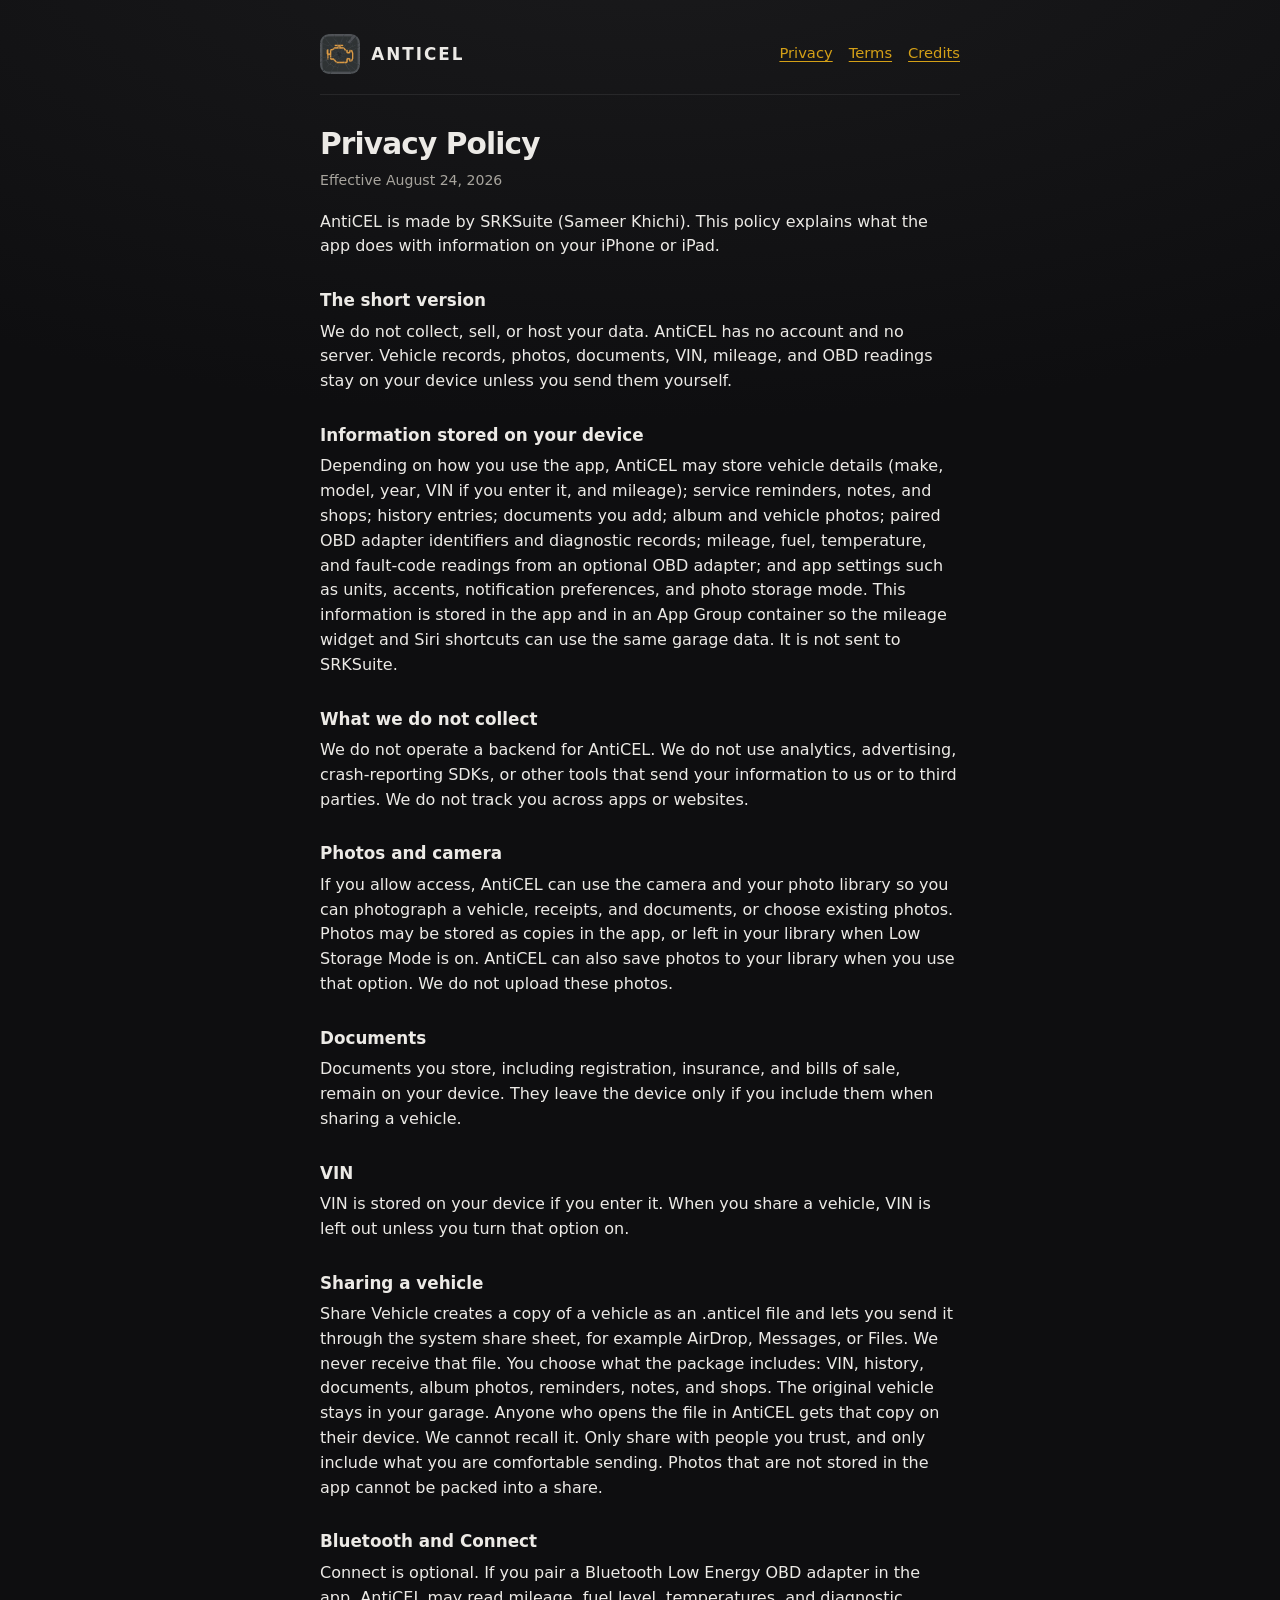
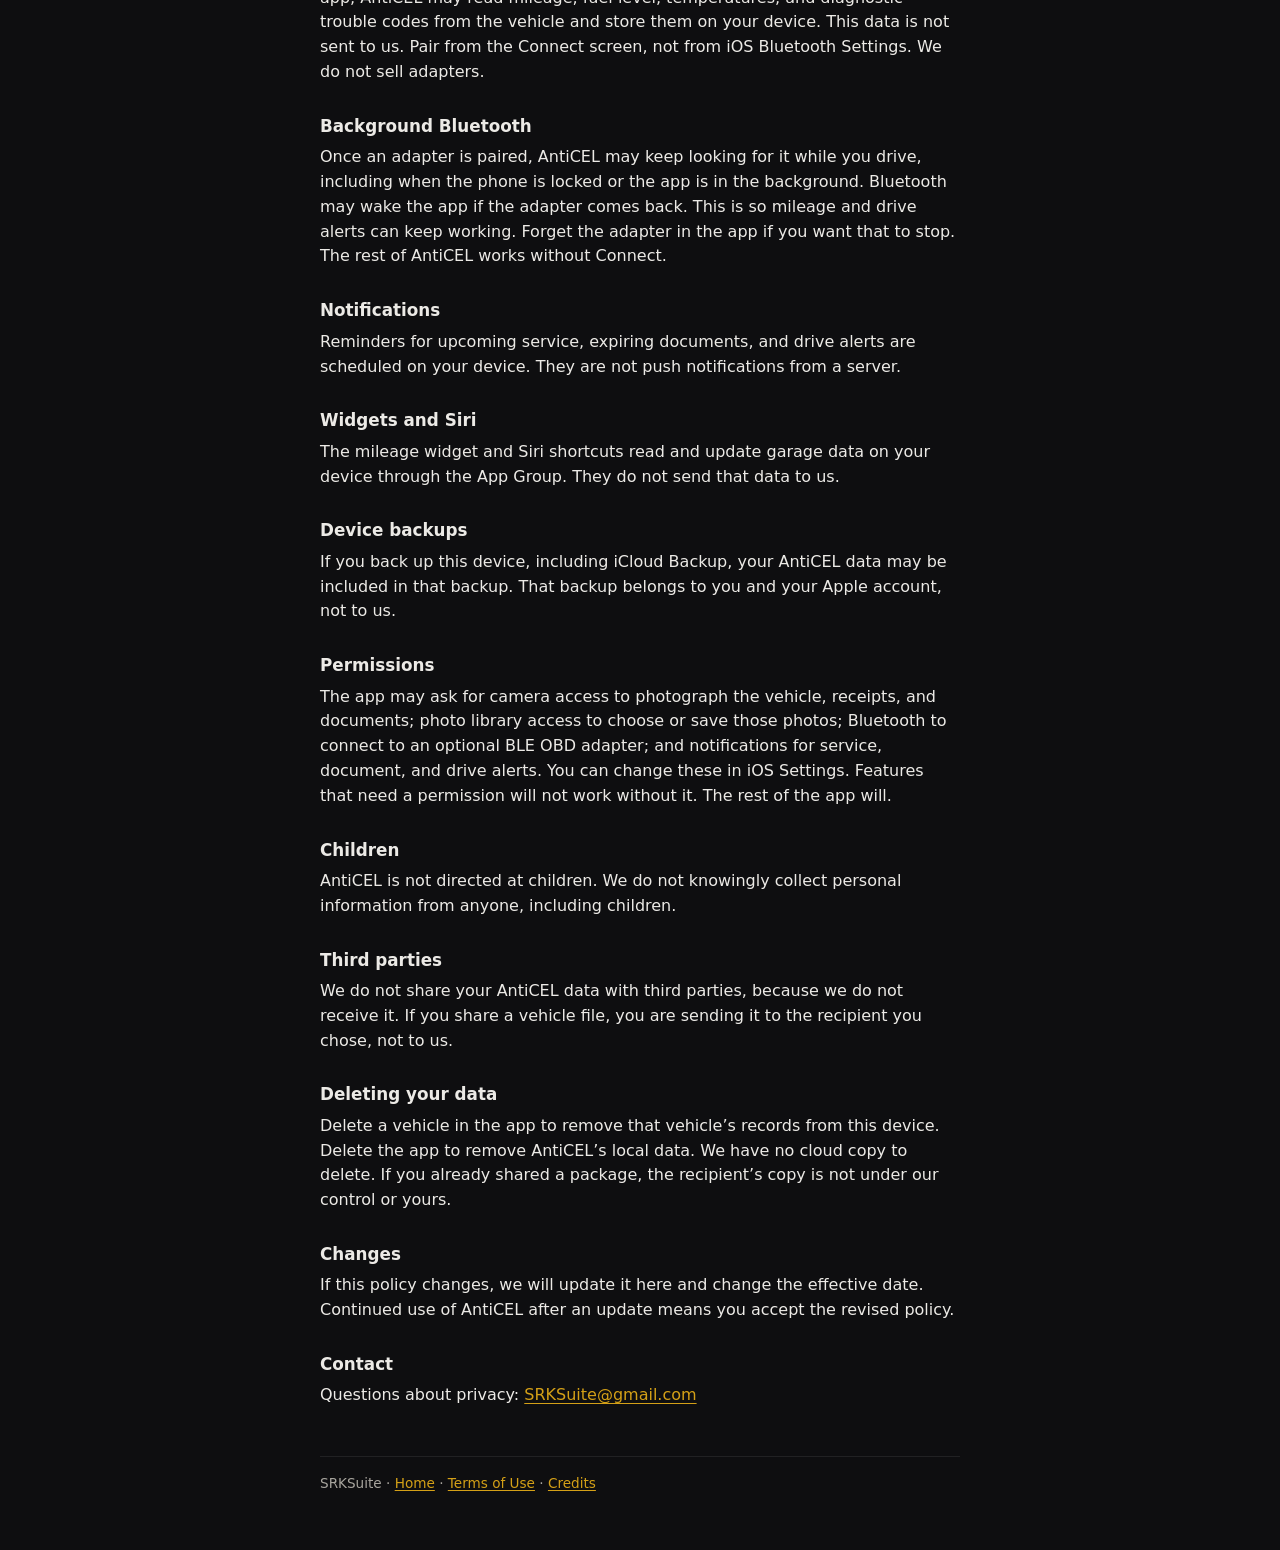
==== docs/privacy.html @ 69c7a611 "Adding a privacy policy to the settings tab - Adding github pages landing site info to join it to th" ====
<!DOCTYPE html>
<html lang="en">
<head>
  <meta charset="utf-8">
  <meta name="viewport" content="width=device-width, initial-scale=1">
  <title>Privacy Policy · AntiCEL</title>
  <meta name="description" content="AntiCEL privacy policy. We do not collect, sell, or host your vehicle data.">
  <link rel="icon" href="app-icon.png">
  <link rel="stylesheet" href="styles.css">
</head>
<body>
  <div class="wrap">
    <header class="site">
      <a class="brand" href="index.html">
        <img src="app-icon.png" alt="">
        <strong>AntiCEL</strong>
      </a>
      <nav>
        <a href="privacy.html">Privacy</a>
        <a href="terms.html">Terms</a>
        <a href="credits.html">Credits</a>
      </nav>
    </header>

    <article class="doc">
      <h1>Privacy Policy</h1>
      <p class="date">Effective August 24, 2026</p>
      <p>AntiCEL is made by SRKSuite (Sameer Khichi). This policy explains what the app does with information on your iPhone or iPad.</p>

      <h2>The short version</h2>
      <p>We do not collect, sell, or host your data. AntiCEL has no account and no server. Vehicle records, photos, documents, VIN, mileage, and OBD readings stay on your device unless you send them yourself.</p>

      <h2>Information stored on your device</h2>
      <p>Depending on how you use the app, AntiCEL may store vehicle details (make, model, year, VIN if you enter it, and mileage); service reminders, notes, and shops; history entries; documents you add; album and vehicle photos; paired OBD adapter identifiers and diagnostic records; mileage, fuel, temperature, and fault-code readings from an optional OBD adapter; and app settings such as units, accents, notification preferences, and photo storage mode. This information is stored in the app and in an App Group container so the mileage widget and Siri shortcuts can use the same garage data. It is not sent to SRKSuite.</p>

      <h2>What we do not collect</h2>
      <p>We do not operate a backend for AntiCEL. We do not use analytics, advertising, crash-reporting SDKs, or other tools that send your information to us or to third parties. We do not track you across apps or websites.</p>

      <h2>Photos and camera</h2>
      <p>If you allow access, AntiCEL can use the camera and your photo library so you can photograph a vehicle, receipts, and documents, or choose existing photos. Photos may be stored as copies in the app, or left in your library when Low Storage Mode is on. AntiCEL can also save photos to your library when you use that option. We do not upload these photos.</p>

      <h2>Documents</h2>
      <p>Documents you store, including registration, insurance, and bills of sale, remain on your device. They leave the device only if you include them when sharing a vehicle.</p>

      <h2>VIN</h2>
      <p>VIN is stored on your device if you enter it. When you share a vehicle, VIN is left out unless you turn that option on.</p>

      <h2>Sharing a vehicle</h2>
      <p>Share Vehicle creates a copy of a vehicle as an .anticel file and lets you send it through the system share sheet, for example AirDrop, Messages, or Files. We never receive that file. You choose what the package includes: VIN, history, documents, album photos, reminders, notes, and shops. The original vehicle stays in your garage. Anyone who opens the file in AntiCEL gets that copy on their device. We cannot recall it. Only share with people you trust, and only include what you are comfortable sending. Photos that are not stored in the app cannot be packed into a share.</p>

      <h2>Bluetooth and Connect</h2>
      <p>Connect is optional. If you pair a Bluetooth Low Energy OBD adapter in the app, AntiCEL may read mileage, fuel level, temperatures, and diagnostic trouble codes from the vehicle and store them on your device. This data is not sent to us. Pair from the Connect screen, not from iOS Bluetooth Settings. We do not sell adapters.</p>

      <h2>Background Bluetooth</h2>
      <p>Once an adapter is paired, AntiCEL may keep looking for it while you drive, including when the phone is locked or the app is in the background. Bluetooth may wake the app if the adapter comes back. This is so mileage and drive alerts can keep working. Forget the adapter in the app if you want that to stop. The rest of AntiCEL works without Connect.</p>

      <h2>Notifications</h2>
      <p>Reminders for upcoming service, expiring documents, and drive alerts are scheduled on your device. They are not push notifications from a server.</p>

      <h2>Widgets and Siri</h2>
      <p>The mileage widget and Siri shortcuts read and update garage data on your device through the App Group. They do not send that data to us.</p>

      <h2>Device backups</h2>
      <p>If you back up this device, including iCloud Backup, your AntiCEL data may be included in that backup. That backup belongs to you and your Apple account, not to us.</p>

      <h2>Permissions</h2>
      <p>The app may ask for camera access to photograph the vehicle, receipts, and documents; photo library access to choose or save those photos; Bluetooth to connect to an optional BLE OBD adapter; and notifications for service, document, and drive alerts. You can change these in iOS Settings. Features that need a permission will not work without it. The rest of the app will.</p>

      <h2>Children</h2>
      <p>AntiCEL is not directed at children. We do not knowingly collect personal information from anyone, including children.</p>

      <h2>Third parties</h2>
      <p>We do not share your AntiCEL data with third parties, because we do not receive it. If you share a vehicle file, you are sending it to the recipient you chose, not to us.</p>

      <h2>Deleting your data</h2>
      <p>Delete a vehicle in the app to remove that vehicle’s records from this device. Delete the app to remove AntiCEL’s local data. We have no cloud copy to delete. If you already shared a package, the recipient’s copy is not under our control or yours.</p>

      <h2>Changes</h2>
      <p>If this policy changes, we will update it here and change the effective date. Continued use of AntiCEL after an update means you accept the revised policy.</p>

      <h2>Contact</h2>
      <p>Questions about privacy: <a href="mailto:SRKSuite@gmail.com">SRKSuite@gmail.com</a></p>
    </article>

    <footer>
      SRKSuite · <a href="index.html">Home</a> · <a href="terms.html">Terms of Use</a> · <a href="credits.html">Credits</a>
    </footer>
  </div>
</body>
</html>
---- docs/styles.css ----
:root {
  --canvas: #0e0e10;
  --canvas-top: #1a1a1c;
  --panel: #212125;
  --housing: #171719;
  --text: #eceae6;
  --muted: #a8a59e;
  --edge: rgba(255, 255, 255, 0.08);
  --accent: #d4a017;
  --max: 40rem;
}

* {
  box-sizing: border-box;
}

html {
  color-scheme: dark;
}

body {
  margin: 0;
  min-height: 100vh;
  font-family: "Segoe UI", system-ui, -apple-system, sans-serif;
  background:
    radial-gradient(1200px 500px at 50% -80px, var(--canvas-top), transparent),
    var(--canvas);
  color: var(--text);
  line-height: 1.55;
}

a {
  color: var(--accent);
  text-underline-offset: 0.18em;
}

a:hover {
  color: #f0c34a;
}

.wrap {
  width: min(var(--max), calc(100% - 2rem));
  margin: 0 auto;
  padding: 1.25rem 0 3.5rem;
}

header.site {
  display: flex;
  align-items: center;
  justify-content: space-between;
  gap: 1rem;
  padding: 0.85rem 0 1.25rem;
  border-bottom: 1px solid var(--edge);
  margin-bottom: 2rem;
}

.brand {
  display: flex;
  align-items: center;
  gap: 0.7rem;
  color: inherit;
  text-decoration: none;
}

.brand img {
  width: 40px;
  height: 40px;
  border-radius: 9px;
}

.brand strong {
  font-size: 1.05rem;
  letter-spacing: 0.12em;
  text-transform: uppercase;
}

nav {
  display: flex;
  gap: 1rem;
  font-size: 0.92rem;
}

h1 {
  font-size: 1.85rem;
  letter-spacing: -0.03em;
  line-height: 1.15;
  margin: 0 0 0.6rem;
}

h2 {
  font-size: 1.05rem;
  margin: 1.75rem 0 0.4rem;
}

.lede,
.muted,
footer {
  color: var(--muted);
}

.lede {
  font-size: 1.05rem;
  margin: 0 0 1.4rem;
}

.panel {
  background: var(--panel);
  border: 1px solid var(--edge);
  border-radius: 14px;
  padding: 1.1rem 1.15rem;
  margin: 1.15rem 0;
}

.panel strong {
  display: block;
  margin-bottom: 0.25rem;
  color: var(--text);
}

.contact {
  font-size: 1.05rem;
}

.contact a {
  word-break: break-all;
}

footer {
  margin-top: 3rem;
  padding-top: 1rem;
  border-top: 1px solid var(--edge);
  font-size: 0.85rem;
}

.doc p {
  margin: 0 0 0.85rem;
}

.doc .date {
  font-size: 0.88rem;
  color: var(--muted);
  margin-bottom: 1.1rem;
}
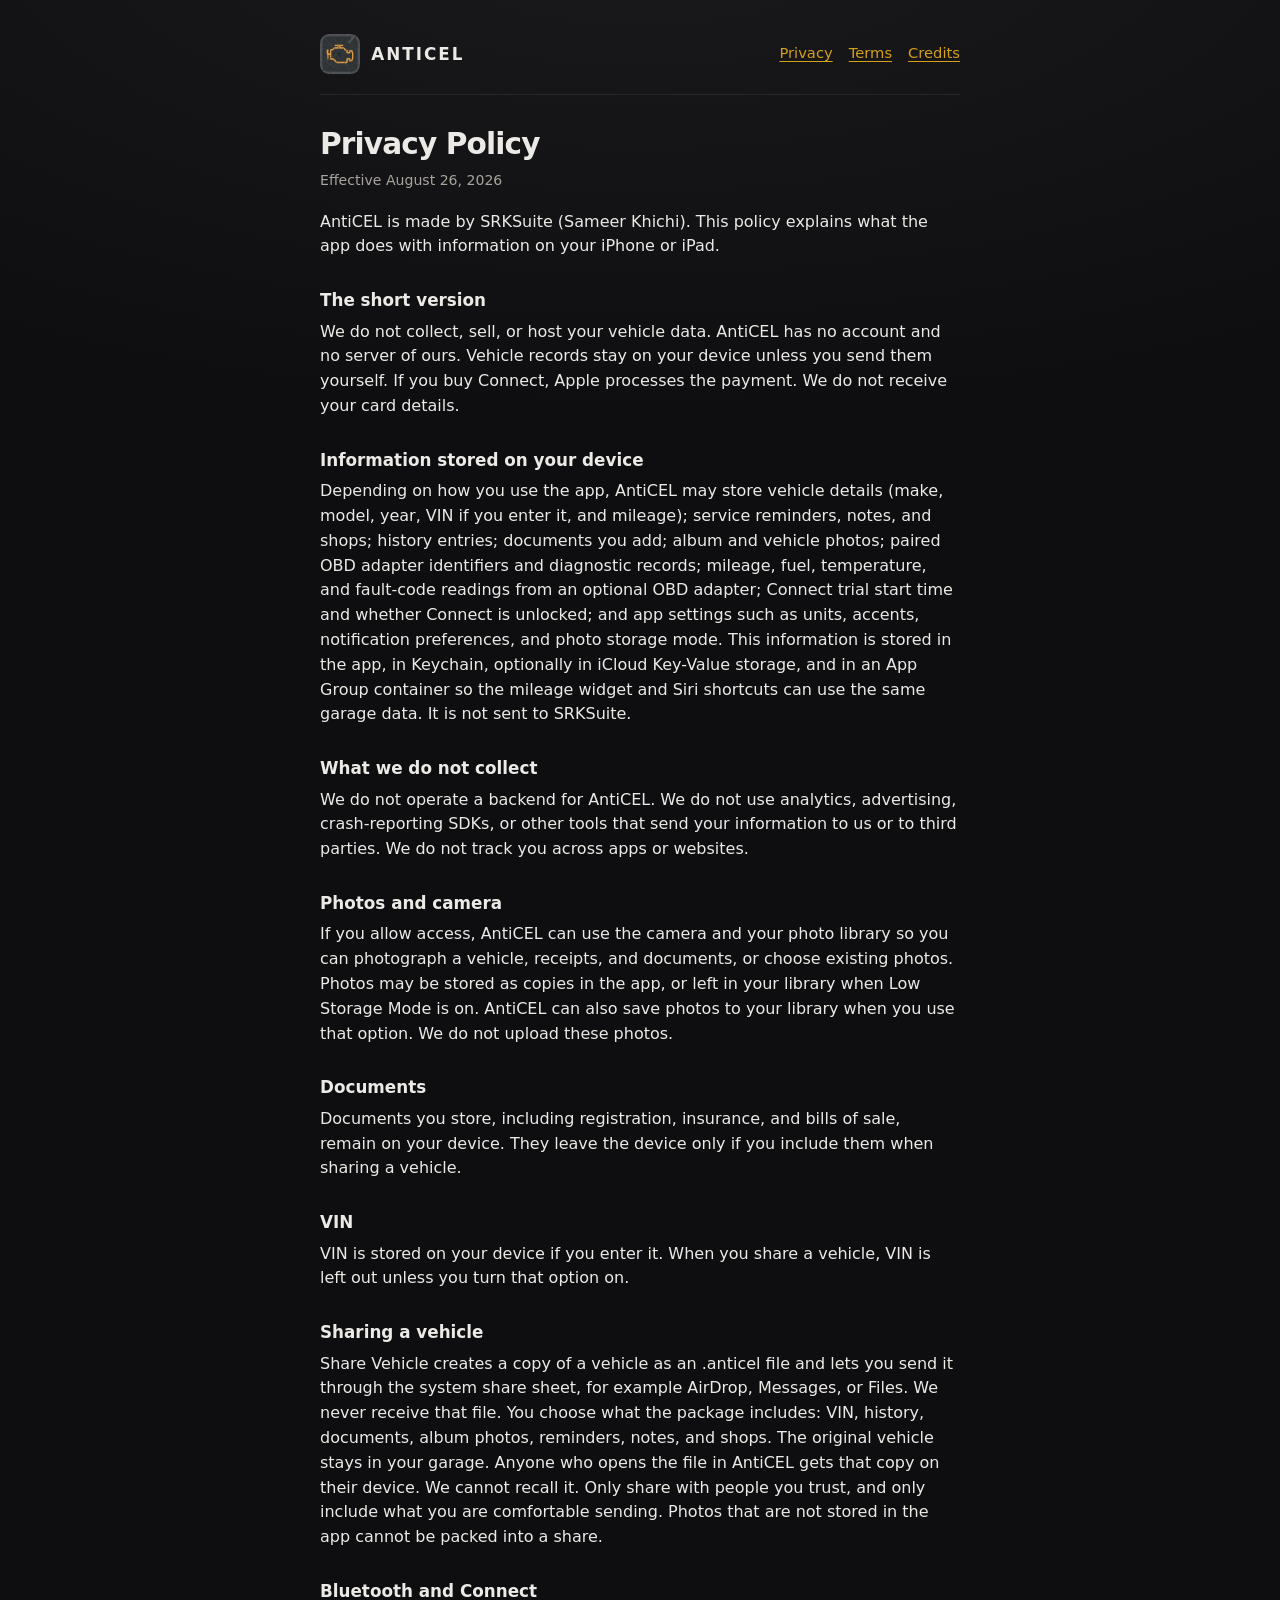
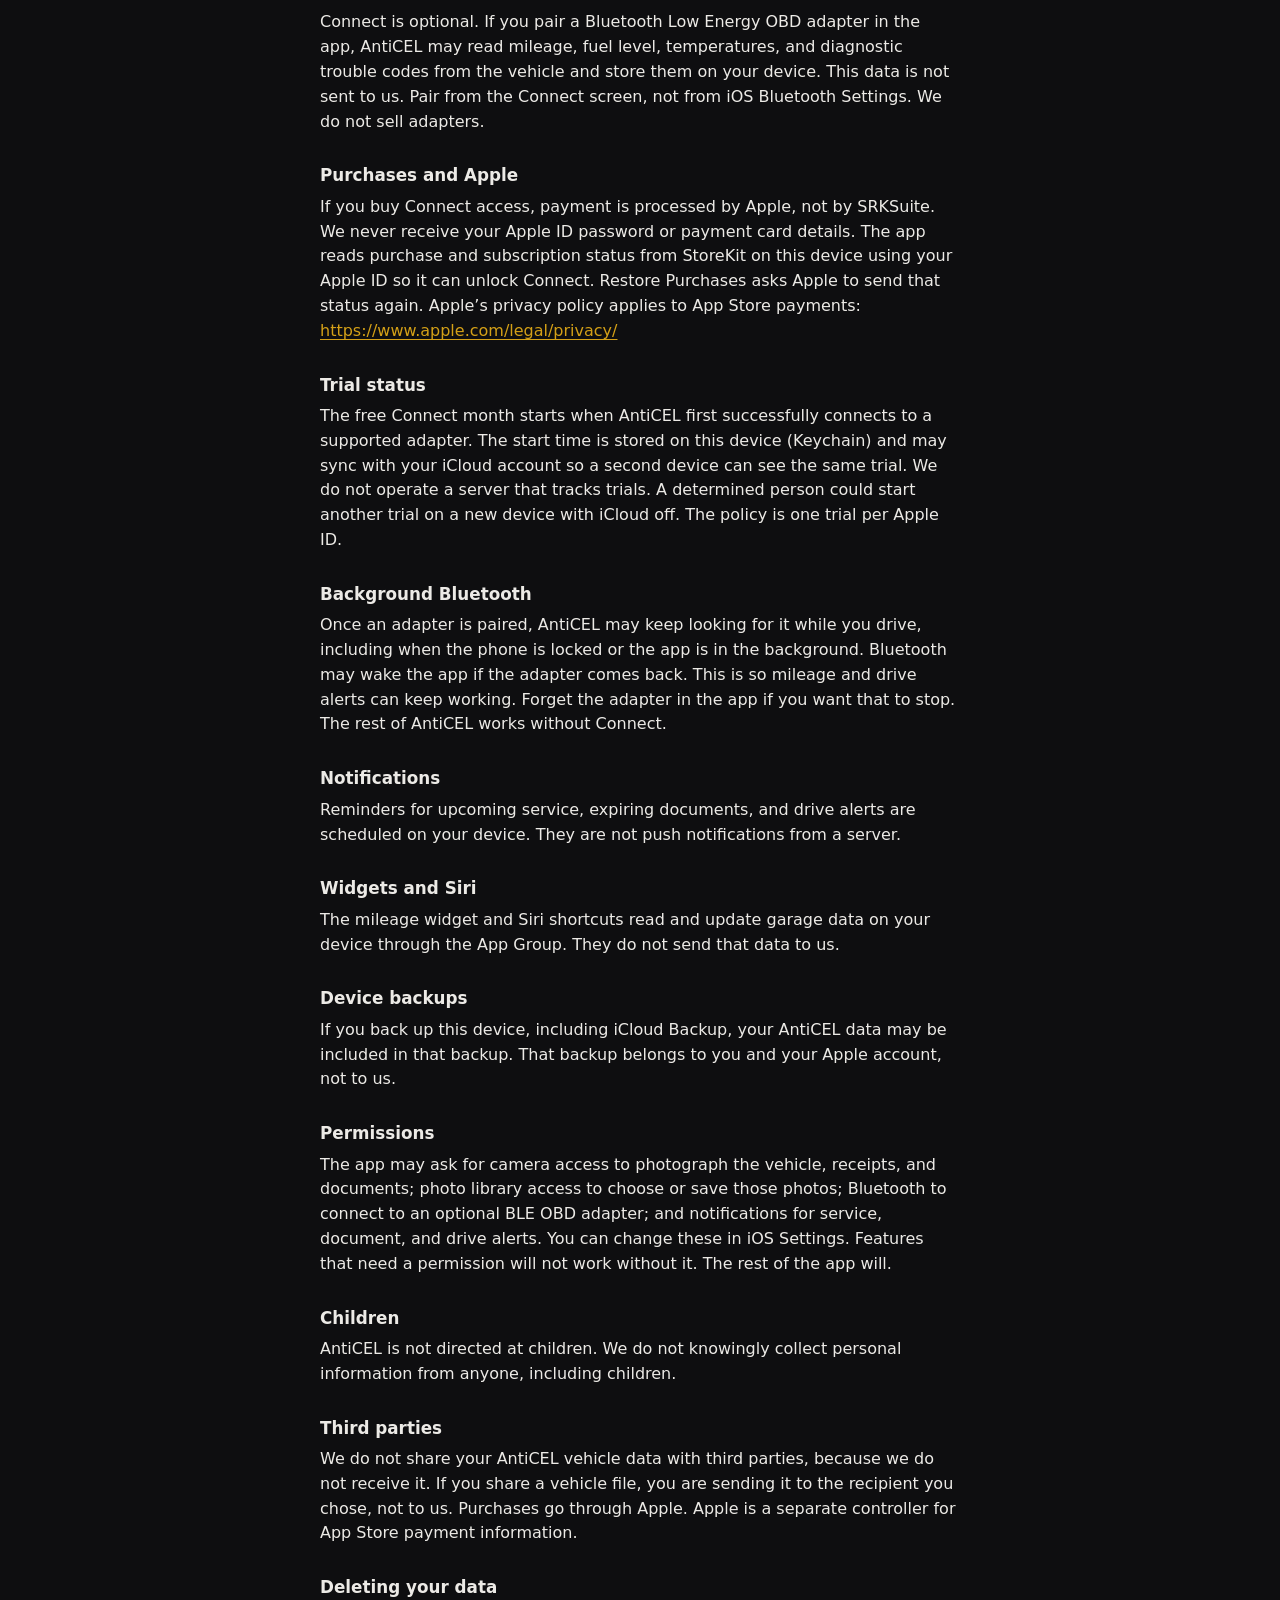
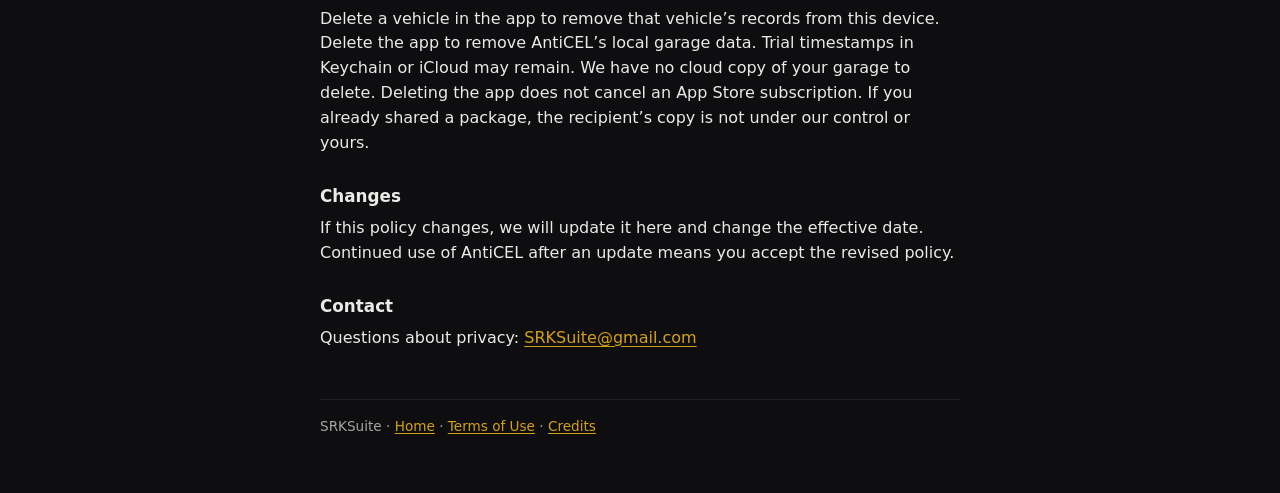
==== commit 3dd847b8: "Making connect a paid feature - there is a free trial for testing and a demo, the trial runs through" ====
--- a/docs/privacy.html
+++ b/docs/privacy.html
@@ -4,7 +4,7 @@
   <meta charset="utf-8">
   <meta name="viewport" content="width=device-width, initial-scale=1">
   <title>Privacy Policy · AntiCEL</title>
-  <meta name="description" content="AntiCEL privacy policy. We do not collect, sell, or host your vehicle data.">
+  <meta name="description" content="AntiCEL privacy policy. We do not collect, sell, or host your vehicle data. Apple processes Connect purchases.">
   <link rel="icon" href="app-icon.png">
   <link rel="stylesheet" href="styles.css">
 </head>
@@ -24,14 +24,14 @@
 
     <article class="doc">
       <h1>Privacy Policy</h1>
-      <p class="date">Effective August 24, 2026</p>
+      <p class="date">Effective August 26, 2026</p>
       <p>AntiCEL is made by SRKSuite (Sameer Khichi). This policy explains what the app does with information on your iPhone or iPad.</p>
 
       <h2>The short version</h2>
-      <p>We do not collect, sell, or host your data. AntiCEL has no account and no server. Vehicle records, photos, documents, VIN, mileage, and OBD readings stay on your device unless you send them yourself.</p>
+      <p>We do not collect, sell, or host your vehicle data. AntiCEL has no account and no server of ours. Vehicle records stay on your device unless you send them yourself. If you buy Connect, Apple processes the payment. We do not receive your card details.</p>
 
       <h2>Information stored on your device</h2>
-      <p>Depending on how you use the app, AntiCEL may store vehicle details (make, model, year, VIN if you enter it, and mileage); service reminders, notes, and shops; history entries; documents you add; album and vehicle photos; paired OBD adapter identifiers and diagnostic records; mileage, fuel, temperature, and fault-code readings from an optional OBD adapter; and app settings such as units, accents, notification preferences, and photo storage mode. This information is stored in the app and in an App Group container so the mileage widget and Siri shortcuts can use the same garage data. It is not sent to SRKSuite.</p>
+      <p>Depending on how you use the app, AntiCEL may store vehicle details (make, model, year, VIN if you enter it, and mileage); service reminders, notes, and shops; history entries; documents you add; album and vehicle photos; paired OBD adapter identifiers and diagnostic records; mileage, fuel, temperature, and fault-code readings from an optional OBD adapter; Connect trial start time and whether Connect is unlocked; and app settings such as units, accents, notification preferences, and photo storage mode. This information is stored in the app, in Keychain, optionally in iCloud Key-Value storage, and in an App Group container so the mileage widget and Siri shortcuts can use the same garage data. It is not sent to SRKSuite.</p>
 
       <h2>What we do not collect</h2>
       <p>We do not operate a backend for AntiCEL. We do not use analytics, advertising, crash-reporting SDKs, or other tools that send your information to us or to third parties. We do not track you across apps or websites.</p>
@@ -50,6 +50,12 @@
 
       <h2>Bluetooth and Connect</h2>
       <p>Connect is optional. If you pair a Bluetooth Low Energy OBD adapter in the app, AntiCEL may read mileage, fuel level, temperatures, and diagnostic trouble codes from the vehicle and store them on your device. This data is not sent to us. Pair from the Connect screen, not from iOS Bluetooth Settings. We do not sell adapters.</p>
+
+      <h2>Purchases and Apple</h2>
+      <p>If you buy Connect access, payment is processed by Apple, not by SRKSuite. We never receive your Apple ID password or payment card details. The app reads purchase and subscription status from StoreKit on this device using your Apple ID so it can unlock Connect. Restore Purchases asks Apple to send that status again. Apple’s privacy policy applies to App Store payments: <a href="https://www.apple.com/legal/privacy/">https://www.apple.com/legal/privacy/</a></p>
+
+      <h2>Trial status</h2>
+      <p>The free Connect month starts when AntiCEL first successfully connects to a supported adapter. The start time is stored on this device (Keychain) and may sync with your iCloud account so a second device can see the same trial. We do not operate a server that tracks trials. A determined person could start another trial on a new device with iCloud off. The policy is one trial per Apple ID.</p>
 
       <h2>Background Bluetooth</h2>
       <p>Once an adapter is paired, AntiCEL may keep looking for it while you drive, including when the phone is locked or the app is in the background. Bluetooth may wake the app if the adapter comes back. This is so mileage and drive alerts can keep working. Forget the adapter in the app if you want that to stop. The rest of AntiCEL works without Connect.</p>
@@ -70,10 +76,10 @@
       <p>AntiCEL is not directed at children. We do not knowingly collect personal information from anyone, including children.</p>
 
       <h2>Third parties</h2>
-      <p>We do not share your AntiCEL data with third parties, because we do not receive it. If you share a vehicle file, you are sending it to the recipient you chose, not to us.</p>
+      <p>We do not share your AntiCEL vehicle data with third parties, because we do not receive it. If you share a vehicle file, you are sending it to the recipient you chose, not to us. Purchases go through Apple. Apple is a separate controller for App Store payment information.</p>
 
       <h2>Deleting your data</h2>
-      <p>Delete a vehicle in the app to remove that vehicle’s records from this device. Delete the app to remove AntiCEL’s local data. We have no cloud copy to delete. If you already shared a package, the recipient’s copy is not under our control or yours.</p>
+      <p>Delete a vehicle in the app to remove that vehicle’s records from this device. Delete the app to remove AntiCEL’s local garage data. Trial timestamps in Keychain or iCloud may remain. We have no cloud copy of your garage to delete. Deleting the app does not cancel an App Store subscription. If you already shared a package, the recipient’s copy is not under our control or yours.</p>
 
       <h2>Changes</h2>
       <p>If this policy changes, we will update it here and change the effective date. Continued use of AntiCEL after an update means you accept the revised policy.</p>
